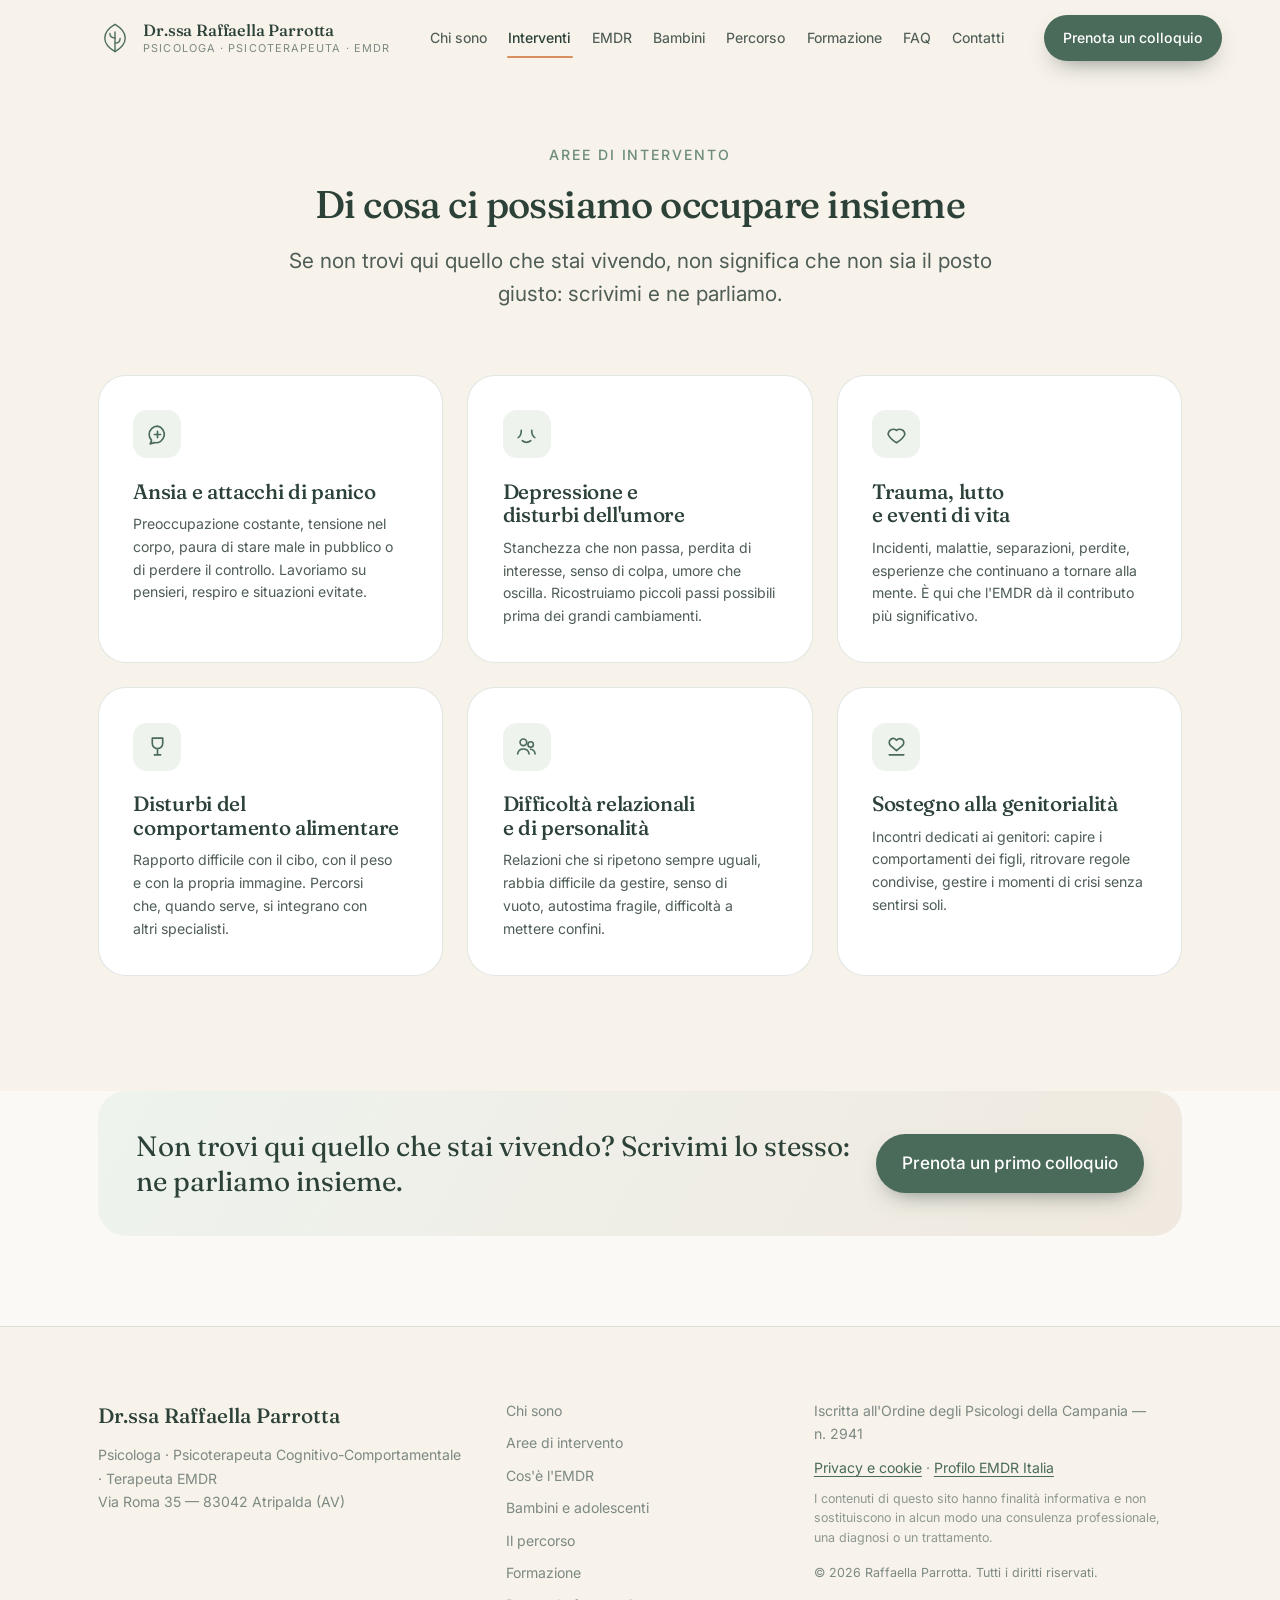
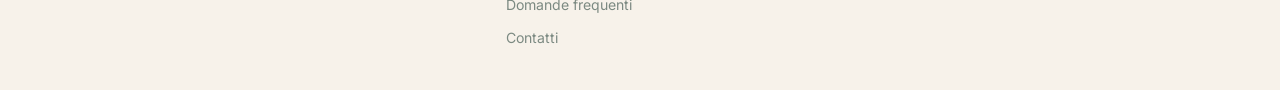
==== aree-di-intervento.html @ 032dc250 "Add files via upload" ====
<!DOCTYPE html>
<html lang="it">
<head>
<meta charset="utf-8">
<meta name="viewport" content="width=device-width, initial-scale=1">
<title>Aree di intervento — ansia, trauma, umore, età evolutiva</title>
<meta name="description" content="Ansia e attacchi di panico, depressione, trauma e lutto, disturbi alimentari, difficoltà relazionali, sostegno alla genitorialità ad Atripalda (AV).">
<meta name="author" content="Raffaella Parrotta">
<meta name="theme-color" content="#4A6B5A">

<meta property="og:type" content="website">
<meta property="og:locale" content="it_IT">
<meta property="og:title" content="Aree di intervento — ansia, trauma, umore, età evolutiva">
<meta property="og:description" content="Ansia e attacchi di panico, depressione, trauma e lutto, disturbi alimentari, difficoltà relazionali, sostegno alla genitorialità ad Atripalda (AV).">
<meta property="og:image" content="assets/og-image.jpg">

<link rel="icon" href="assets/favicon.svg" type="image/svg+xml">
<link rel="preconnect" href="https://fonts.googleapis.com">
<link rel="preconnect" href="https://fonts.gstatic.com" crossorigin>
<link href="https://fonts.googleapis.com/css2?family=Fraunces:ital,opsz,wght@0,9..144,400;0,9..144,500;0,9..144,600;1,9..144,400&family=Inter:wght@300;400;500;600&display=swap" rel="stylesheet">
<link rel="stylesheet" href="styles.css">
<script>document.documentElement.classList.add('js');</script>
</head>
<body id="top">

<a class="skip-link" href="#main">Salta al contenuto principale</a>

<!-- ═══════════════ HEADER ═══════════════ -->
<header class="site-header" id="site-header">
  <div class="wrap header-inner">
    <a class="brand" href="index.html" aria-label="Torna alla home">
      <span class="brand-mark" aria-hidden="true">
        <svg viewBox="0 0 40 40" role="presentation">
          <path d="M20 4c7 4 12 9 12 16 0 7-5 12-12 16C13 32 8 27 8 20 8 13 13 8 20 4Z" fill="none" stroke="currentColor" stroke-width="1.6"/>
          <path d="M20 36V13" fill="none" stroke="currentColor" stroke-width="1.6" stroke-linecap="round"/>
          <path d="M20 20c-3.5 0-6-2.2-6-5.5M20 26c3.5 0 6-2.2 6-5.5" fill="none" stroke="currentColor" stroke-width="1.6" stroke-linecap="round"/>
        </svg>
      </span>
      <span class="brand-text">
        <strong>Dr.ssa Raffaella Parrotta</strong>
        <em>Psicologa · Psicoterapeuta · EMDR</em>
      </span>
    </a>

    <nav class="nav" id="nav" aria-label="Navigazione principale">
      <ul>
        <li><a href="chi-sono.html">Chi sono</a></li>
        <li><a href="aree-di-intervento.html" aria-current="page">Interventi</a></li>
        <li><a href="emdr.html">EMDR</a></li>
        <li><a href="bambini-e-adolescenti.html">Bambini</a></li>
        <li><a href="percorso.html">Percorso</a></li>
        <li><a href="formazione.html">Formazione</a></li>
        <li><a href="domande-frequenti.html">FAQ</a></li>
        <li><a href="contatti.html">Contatti</a></li>
        <li class="nav-cta"><a class="btn btn-primary" href="contatti.html">Prenota un colloquio</a></li>
      </ul>
    </nav>

    <a class="btn btn-primary btn-sm header-cta" href="contatti.html">Prenota un colloquio</a>

    <button class="nav-toggle" id="nav-toggle" aria-expanded="false" aria-controls="nav" aria-label="Apri il menu">
      <span aria-hidden="true"></span><span aria-hidden="true"></span><span aria-hidden="true"></span>
    </button>
  </div>
  <div class="scroll-progress" id="scroll-progress" aria-hidden="true"></div>
</header>

<main id="main">

<section class="section page-first section-tint" id="aree">
  <div class="wrap">
    <header class="section-head center">
      <p class="eyebrow reveal">Aree di intervento</p>
      <h2 class="reveal" style="--d:.06s">Di cosa ci possiamo occupare insieme</h2>
      <p class="section-sub reveal" style="--d:.12s">
        Se non trovi qui quello che stai vivendo, non significa che non sia il posto giusto:
        scrivimi e ne parliamo.
      </p>
    </header>

    <div class="cards">
      <article class="card reveal">
        <span class="card-icon" aria-hidden="true">
          <svg viewBox="0 0 24 24"><path d="M12 4a8 8 0 0 0-8 8c0 2.2.9 4.2 2.3 5.7L5 21l4-1.2A8 8 0 1 0 12 4Z" fill="none" stroke="currentColor" stroke-width="1.6" stroke-linejoin="round"/><path d="M9 12h6M12 9v6" fill="none" stroke="currentColor" stroke-width="1.6" stroke-linecap="round"/></svg>
        </span>
        <h3>Ansia e attacchi di panico</h3>
        <p>Preoccupazione costante, tensione nel corpo, paura di stare male in pubblico o di perdere il controllo. Lavoriamo su pensieri, respiro e situazioni evitate.</p>
      </article>

      <article class="card reveal" style="--d:.06s">
        <span class="card-icon" aria-hidden="true">
          <svg viewBox="0 0 24 24"><path d="M4 15c2-1 3-4 3-7M20 15c-2-1-3-4-3-7" fill="none" stroke="currentColor" stroke-width="1.6" stroke-linecap="round"/><path d="M8 18c1.2 1 2.5 1.5 4 1.5s2.8-.5 4-1.5" fill="none" stroke="currentColor" stroke-width="1.6" stroke-linecap="round"/></svg>
        </span>
        <h3>Depressione e disturbi dell'umore</h3>
        <p>Stanchezza che non passa, perdita di interesse, senso di colpa, umore che oscilla. Ricostruiamo piccoli passi possibili prima dei grandi cambiamenti.</p>
      </article>

      <article class="card reveal" style="--d:.12s">
        <span class="card-icon" aria-hidden="true">
          <svg viewBox="0 0 24 24"><path d="M12 20s-6-3.6-8-8a5 5 0 0 1 8-4 5 5 0 0 1 8 4c-2 4.4-8 8-8 8Z" fill="none" stroke="currentColor" stroke-width="1.6" stroke-linejoin="round"/></svg>
        </span>
        <h3>Trauma, lutto e eventi di vita</h3>
        <p>Incidenti, malattie, separazioni, perdite, esperienze che continuano a tornare alla mente. È qui che l'EMDR dà il contributo più significativo.</p>
      </article>

      <article class="card reveal" style="--d:.18s">
        <span class="card-icon" aria-hidden="true">
          <svg viewBox="0 0 24 24"><path d="M7 4h10v5a5 5 0 0 1-10 0V4ZM12 14v6M9 20h6" fill="none" stroke="currentColor" stroke-width="1.6" stroke-linecap="round" stroke-linejoin="round"/></svg>
        </span>
        <h3>Disturbi del comportamento alimentare</h3>
        <p>Rapporto difficile con il cibo, con il peso e con la propria immagine. Percorsi che, quando serve, si integrano con altri specialisti.</p>
      </article>

      <article class="card reveal" style="--d:.24s">
        <span class="card-icon" aria-hidden="true">
          <svg viewBox="0 0 24 24"><circle cx="9" cy="8" r="3.2" fill="none" stroke="currentColor" stroke-width="1.6"/><circle cx="16" cy="10" r="2.6" fill="none" stroke="currentColor" stroke-width="1.6"/><path d="M3.5 19c.6-3 2.8-4.6 5.5-4.6s4.9 1.6 5.5 4.6M16 14.6c2.2.2 3.8 1.7 4.3 4.4" fill="none" stroke="currentColor" stroke-width="1.6" stroke-linecap="round"/></svg>
        </span>
        <h3>Difficoltà relazionali e di personalità</h3>
        <p>Relazioni che si ripetono sempre uguali, rabbia difficile da gestire, senso di vuoto, autostima fragile, difficoltà a mettere confini.</p>
      </article>

      <article class="card reveal" style="--d:.3s">
        <span class="card-icon" aria-hidden="true">
          <svg viewBox="0 0 24 24"><path d="M12 6c-1.6-1.7-4-2-5.6-.7C4.4 6.9 4.6 9.7 6.6 11.4L12 16l5.4-4.6c2-1.7 2.2-4.5.2-6.1C15.9 4 13.6 4.3 12 6Z" fill="none" stroke="currentColor" stroke-width="1.6" stroke-linejoin="round"/><path d="M5 20h14" fill="none" stroke="currentColor" stroke-width="1.6" stroke-linecap="round"/></svg>
        </span>
        <h3>Sostegno alla genitorialità</h3>
        <p>Incontri dedicati ai genitori: capire i comportamenti dei figli, ritrovare regole condivise, gestire i momenti di crisi senza sentirsi soli.</p>
      </article>
    </div>
  </div>
</section>
<section class="page-cta">
  <div class="wrap">
    <div class="page-cta-inner reveal">
      <p>Non trovi qui quello che stai vivendo? Scrivimi lo stesso: ne parliamo insieme.</p>
      <a class="btn btn-primary" href="contatti.html">Prenota un primo colloquio</a>
    </div>
  </div>
</section>

</main>

<!-- ═══════════════ FOOTER ═══════════════ -->
<footer class="site-footer">
  <div class="wrap footer-inner">
    <div class="footer-brand">
      <strong>Dr.ssa Raffaella Parrotta</strong>
      <p>Psicologa · Psicoterapeuta Cognitivo-Comportamentale · Terapeuta EMDR<br>
        Via Roma 35 — 83042 Atripalda (AV)</p>
    </div>

    <nav class="footer-nav" aria-label="Navigazione secondaria">
      <a href="chi-sono.html">Chi sono</a>
      <a href="aree-di-intervento.html">Aree di intervento</a>
      <a href="emdr.html">Cos'è l'EMDR</a>
      <a href="bambini-e-adolescenti.html">Bambini e adolescenti</a>
      <a href="percorso.html">Il percorso</a>
      <a href="formazione.html">Formazione</a>
      <a href="domande-frequenti.html">Domande frequenti</a>
      <a href="contatti.html">Contatti</a>
    </nav>

    <div class="footer-legal">
      <!-- Quando avrai la P. IVA, aggiungila qui: · P. IVA 01234567890 -->
      <p>Iscritta all'Ordine degli Psicologi della Campania — n. 2941</p>
      <p>
        <a href="privacy.html">Privacy e cookie</a> ·
        <a href="https://emdr018.com/terapeuti/raffaella-parrotta/" target="_blank" rel="noopener">Profilo EMDR Italia</a>
      </p>
      <p class="disclaimer">
        I contenuti di questo sito hanno finalità informativa e non sostituiscono in alcun modo
        una consulenza professionale, una diagnosi o un trattamento.
      </p>
      <p class="copy">© <span id="year">2026</span> Raffaella Parrotta. Tutti i diritti riservati.</p>
    </div>
  </div>
</footer>

<a class="to-top" id="to-top" href="#top" aria-label="Torna in alto">
  <svg viewBox="0 0 24 24" aria-hidden="true"><path d="M12 19V6M6 12l6-6 6 6" fill="none" stroke="currentColor" stroke-width="1.8" stroke-linecap="round" stroke-linejoin="round"/></svg>
</a>


<script src="script.js" defer></script>
</body>
</html>
---- styles.css ----
/* ═══════════════════════════════════════════════════
   Dr.ssa Raffaella Parrotta — Psicologa e Psicoterapeuta
   Palette: salvia & sabbia
   ═══════════════════════════════════════════════════ */

/* ---------- 1. Design tokens ---------- */
:root {
  /* colori */
  --green-900: #2C4238;
  --green-700: #4A6B5A;
  --green-500: #6D8C7B;
  --green-300: #8FA99B;
  --green-100: #DDE6DF;
  --green-50:  #EEF3EE;

  --sand-300: #E8DFD3;
  --sand-200: #F0E9DF;
  --sand-100: #F7F2EA;
  --shell:    #FBF9F5;
  --white:    #FFFFFF;

  --clay:     #D98E5F;
  --clay-dark:#B96F42;

  --ink:      #23302A;
  --ink-soft: #4E5D55;
  --ink-mute: #7C8A82;
  --line:     rgba(74, 107, 90, .16);

  /* tipografia */
  --font-display: "Fraunces", "Iowan Old Style", Georgia, "Times New Roman", serif;
  --font-body: "Inter", -apple-system, BlinkMacSystemFont, "Segoe UI", Roboto, sans-serif;

  --step--1: clamp(.82rem, .8rem + .1vw, .9rem);
  --step-0:  clamp(1rem, .97rem + .15vw, 1.075rem);
  --step-1:  clamp(1.12rem, 1.06rem + .3vw, 1.3rem);
  --step-2:  clamp(1.35rem, 1.2rem + .7vw, 1.75rem);
  --step-3:  clamp(1.7rem, 1.45rem + 1.2vw, 2.5rem);
  --step-4:  clamp(2.1rem, 1.6rem + 2.4vw, 3.75rem);

  /* spazi & forme */
  --wrap: 1180px;
  --gutter: clamp(1.25rem, 4vw, 3rem);
  --sec-y: clamp(4.5rem, 9vw, 8.5rem);
  --r-sm: 10px;
  --r-md: 18px;
  --r-lg: 28px;
  --r-xl: 40px;

  --shadow-sm: 0 1px 2px rgba(44, 66, 56, .05), 0 4px 14px rgba(44, 66, 56, .05);
  --shadow-md: 0 2px 6px rgba(44, 66, 56, .06), 0 18px 40px -12px rgba(44, 66, 56, .16);
  --shadow-lg: 0 30px 70px -25px rgba(44, 66, 56, .3);

  --ease: cubic-bezier(.22, .68, 0, 1);
  --header-h: 76px;
}

/* ---------- 2. Reset & base ---------- */
*, *::before, *::after { box-sizing: border-box; }
* { margin: 0; }

html {
  -webkit-text-size-adjust: 100%;
  scroll-behavior: smooth;
  scroll-padding-top: calc(var(--header-h) + 12px);
}

body {
  background: var(--shell);
  color: var(--ink);
  font-family: var(--font-body);
  font-size: var(--step-0);
  font-weight: 400;
  line-height: 1.68;
  -webkit-font-smoothing: antialiased;
  overflow-x: hidden;
}

img, svg { display: block; max-width: 100%; }
a { color: inherit; }
button { font: inherit; color: inherit; border: 0; background: none; cursor: pointer; }
table { border-collapse: collapse; width: 100%; }

h1, h2, h3, h4 {
  font-family: var(--font-display);
  font-weight: 500;
  line-height: 1.14;
  letter-spacing: -.015em;
  color: var(--green-900);
  font-variation-settings: "SOFT" 30, "WONK" 0;
  text-wrap: balance;
}
h1 { font-size: var(--step-4); }
h2 { font-size: var(--step-3); }
h3 { font-size: var(--step-2); }
h4 { font-size: var(--step-1); }
p  { text-wrap: pretty; }

em { font-style: italic; }

:focus-visible {
  outline: 3px solid var(--clay);
  outline-offset: 3px;
  border-radius: 4px;
}

.skip-link {
  position: absolute; left: 50%; top: -100px; z-index: 200;
  transform: translateX(-50%);
  background: var(--green-900); color: var(--white);
  padding: .8rem 1.4rem; border-radius: 0 0 var(--r-sm) var(--r-sm);
  text-decoration: none; font-size: var(--step--1);
  transition: top .2s var(--ease);
}
.skip-link:focus { top: 0; }

/* ---------- 3. Layout helpers ---------- */
.wrap {
  width: 100%; max-width: var(--wrap);
  margin-inline: auto;
  padding-inline: var(--gutter);
}
.wrap.narrow { max-width: 820px; }

.section { padding-block: var(--sec-y); position: relative; }
.section-tint { background: var(--sand-100); }
.section-warm {
  background:
    radial-gradient(90% 120% at 100% 0%, rgba(217, 142, 95, .09), transparent 60%),
    var(--green-50);
}
.section-dark {
  background:
    radial-gradient(70% 110% at 15% 0%, rgba(143, 169, 155, .28), transparent 65%),
    var(--green-900);
  color: rgba(255, 255, 255, .86);
}
.section-dark h2, .section-dark h3 { color: var(--white); }

.section-head { max-width: 720px; margin-bottom: clamp(2.5rem, 5vw, 4rem); }
.section-head.center { margin-inline: auto; text-align: center; }
.section-sub {
  margin-top: 1.1rem;
  font-size: var(--step-1);
  color: var(--ink-soft);
  line-height: 1.6;
}
.section-dark .section-sub { color: rgba(255, 255, 255, .78); }

.eyebrow {
  display: inline-flex; align-items: center; gap: .6rem;
  font-family: var(--font-body);
  font-size: var(--step--1); font-weight: 500;
  letter-spacing: .14em; text-transform: uppercase;
  color: var(--green-500);
  margin-bottom: 1rem;
}
.eyebrow::before {
  content: ""; width: 28px; height: 1px;
  background: currentColor; opacity: .6;
}
.section-dark .eyebrow, .on-dark .eyebrow { color: var(--green-300); }
.section-head.center .eyebrow::before { display: none; }

.sub-head { margin: clamp(3rem, 6vw, 4.5rem) 0 1.75rem; font-size: var(--step-2); }

/* ---------- 4. Buttons ---------- */
.btn {
  --btn-bg: var(--green-700);
  --btn-fg: var(--white);
  display: inline-flex; align-items: center; justify-content: center; gap: .55rem;
  padding: .95rem 1.65rem;
  border-radius: 100px;
  background: var(--btn-bg); color: var(--btn-fg);
  font-size: var(--step-0); font-weight: 500;
  text-decoration: none; white-space: nowrap;
  transition: transform .3s var(--ease), box-shadow .3s var(--ease),
              background-color .25s, color .25s, border-color .25s;
}
.btn-sm { padding: .68rem 1.2rem; font-size: var(--step--1); }
.btn-primary { box-shadow: 0 10px 24px -12px rgba(44, 66, 56, .7); }
.btn-primary:hover { background: var(--green-900); transform: translateY(-2px); box-shadow: 0 16px 30px -14px rgba(44, 66, 56, .8); }
.btn-ghost {
  background: transparent; color: var(--green-700);
  border: 1px solid var(--line);
}
.btn-ghost:hover { border-color: var(--green-500); background: rgba(255, 255, 255, .6); transform: translateY(-2px); }
.btn-ghost svg { transition: transform .3s var(--ease); }
.btn-ghost:hover svg { transform: translateX(4px); }

/* ---------- 5. Header ---------- */
.site-header {
  position: fixed; inset: 0 0 auto; z-index: 100;
  background: rgba(251, 249, 245, 0);
  transition: background-color .35s var(--ease), box-shadow .35s var(--ease),
              backdrop-filter .35s;
}
.site-header.is-stuck {
  background: rgba(251, 249, 245, .88);
  backdrop-filter: saturate(160%) blur(14px);
  box-shadow: 0 1px 0 var(--line), 0 10px 30px -22px rgba(44, 66, 56, .5);
}
.header-inner {
  display: flex; align-items: center; gap: clamp(1rem, 3vw, 2.5rem);
  min-height: var(--header-h);
}

.brand {
  display: inline-flex; align-items: center; gap: .7rem;
  text-decoration: none; flex-shrink: 0;
}
.brand-mark { width: 34px; height: 34px; color: var(--green-700); flex-shrink: 0; }
.brand-mark svg { width: 100%; height: 100%; }
.brand-text { display: flex; flex-direction: column; line-height: 1.2; }
.brand-text strong {
  font-family: var(--font-display); font-size: 1.02rem; font-weight: 500;
  color: var(--green-900); letter-spacing: -.01em;
}
.brand-text em {
  font-style: normal; font-size: .68rem; letter-spacing: .1em;
  text-transform: uppercase; color: var(--ink-mute); margin-top: 2px;
}

.nav { margin-left: auto; }
.nav ul {
  display: flex; align-items: center; gap: clamp(.5rem, 1.4vw, 1.35rem);
  list-style: none; padding: 0;
}
.nav a {
  position: relative;
  display: block; padding: .4rem .1rem;
  font-size: .88rem; font-weight: 450; white-space: nowrap;
  color: var(--ink-soft); text-decoration: none;
  transition: color .25s;
}
.nav a::after {
  content: ""; position: absolute; left: 0; right: 0; bottom: -2px;
  height: 2px; border-radius: 2px; background: var(--clay);
  transform: scaleX(0); transform-origin: left;
  transition: transform .35s var(--ease);
}
.nav a:hover { color: var(--green-900); }
.nav a:hover::after, .nav a[aria-current]::after { transform: scaleX(1); }
.nav a[aria-current] { color: var(--green-900); font-weight: 500; }

.header-cta { flex-shrink: 0; }
.nav-cta { display: none; }

.nav-toggle {
  display: none; width: 44px; height: 44px;
  flex-direction: column; justify-content: center; align-items: center; gap: 5px;
  margin-left: auto; border-radius: 50%;
}
.nav-toggle span {
  display: block; width: 22px; height: 2px; border-radius: 2px;
  background: var(--green-900);
  transition: transform .35s var(--ease), opacity .2s;
}
.nav-toggle[aria-expanded="true"] span:nth-child(1) { transform: translateY(7px) rotate(45deg); }
.nav-toggle[aria-expanded="true"] span:nth-child(2) { opacity: 0; }
.nav-toggle[aria-expanded="true"] span:nth-child(3) { transform: translateY(-7px) rotate(-45deg); }

.scroll-progress {
  position: absolute; left: 0; bottom: 0; height: 2px; width: 0%;
  background: linear-gradient(90deg, var(--green-500), var(--clay));
  transition: width .1s linear;
}

/* ---------- 6. Hero ---------- */
.hero {
  position: relative;
  padding-top: calc(var(--header-h) + clamp(1.75rem, 4.5vw, 4rem));
  padding-bottom: clamp(3.5rem, 7vw, 6rem);
  overflow: hidden;
}
.hero-bg { position: absolute; inset: 0; z-index: 0; pointer-events: none; }
.hero-bg .blob { position: absolute; }
.hero-bg .blob path { fill: currentColor; }
.blob-1 {
  width: 62vw; max-width: 900px; top: -22%; right: -14%;
  color: rgba(143, 169, 155, .3);
  animation: drift 26s var(--ease) infinite alternate;
}
.blob-2 {
  width: 46vw; max-width: 640px; bottom: -30%; left: -16%;
  color: rgba(232, 223, 211, .8);
  animation: drift 32s var(--ease) infinite alternate-reverse;
}
@keyframes drift {
  from { transform: translate3d(0, 0, 0) scale(1) rotate(0deg); }
  to   { transform: translate3d(2.5%, 3%, 0) scale(1.08) rotate(9deg); }
}
.grain {
  position: absolute; inset: 0; opacity: .35;
  background-image: radial-gradient(rgba(74, 107, 90, .1) 1px, transparent 1px);
  background-size: 22px 22px;
  mask-image: linear-gradient(to bottom, black, transparent 75%);
}

.hero-inner {
  position: relative; z-index: 1;
  display: grid; gap: clamp(2.5rem, 6vw, 5rem);
  grid-template-columns: minmax(0, 1.08fr) minmax(0, .92fr);
  align-items: center;
}
.hero h1 em {
  font-style: italic; color: var(--green-700);
  font-variation-settings: "SOFT" 60, "WONK" 1;
}
.hero .lead {
  margin-top: 1.4rem; max-width: 36em;
  font-size: var(--step-1); color: var(--ink-soft); line-height: 1.6;
}
.hero .lead strong { color: var(--green-900); font-weight: 500; }
.hero-actions { display: flex; flex-wrap: wrap; gap: .9rem; margin-top: 1.9rem; }

.hero-badges {
  display: flex; flex-wrap: wrap; gap: .5rem 1.6rem;
  list-style: none; padding: 0; margin-top: 1.9rem;
  font-size: var(--step--1); color: var(--ink-soft);
}
.hero-badges li { display: flex; align-items: center; gap: .5rem; }
.hero-badges span {
  display: grid; place-items: center;
  width: 18px; height: 18px; border-radius: 50%;
  background: var(--green-100); color: var(--green-700);
  font-size: .62rem; font-weight: 700;
}

.hero-figure { margin: 0; }
.portrait {
  position: relative; overflow: hidden;
  aspect-ratio: 4 / 5;
  border-radius: 46% 54% 42% 58% / 38% 36% 64% 62%;
  background: linear-gradient(160deg, var(--green-100), var(--sand-300));
  box-shadow: var(--shadow-lg);
  animation: morph 18s ease-in-out infinite alternate;
}
@keyframes morph {
  from { border-radius: 46% 54% 42% 58% / 38% 36% 64% 62%; }
  to   { border-radius: 56% 44% 58% 42% / 46% 52% 48% 54%; }
}
.portrait img { width: 100%; height: 100%; object-fit: cover; }
.portrait-placeholder { display: none; }
.portrait.is-placeholder .portrait-placeholder {
  display: grid; place-content: center; justify-items: center; gap: .5rem;
  height: 100%; padding: 2rem; text-align: center;
  color: var(--green-700);
}
.portrait-placeholder svg { width: 46px; height: 46px; opacity: .5; }
.portrait-placeholder p { font-family: var(--font-display); font-size: var(--step-1); }
.portrait-placeholder small { font-size: .72rem; opacity: .65; font-family: ui-monospace, monospace; }

.hero-figure figcaption {
  display: flex; align-items: flex-start; gap: .55rem;
  margin-top: 1.6rem; padding-inline: .4rem;
  font-size: var(--step--1); color: var(--ink-mute); line-height: 1.5;
}
.hero-figure .dot {
  width: 8px; height: 8px; margin-top: .45rem; border-radius: 50%;
  background: var(--clay); flex-shrink: 0;
  box-shadow: 0 0 0 4px rgba(217, 142, 95, .18);
}

.scroll-cue {
  position: absolute; left: 50%; bottom: 1.6rem; z-index: 1;
  translate: -50% 0;
  width: 26px; height: 42px; border: 1px solid var(--line);
  border-radius: 20px; display: grid; place-items: start center;
  padding-top: 8px;
}
.scroll-cue span {
  width: 4px; height: 8px; border-radius: 4px; background: var(--green-500);
  animation: cue 1.8s var(--ease) infinite;
}
@keyframes cue {
  0%, 100% { transform: translateY(0); opacity: 1; }
  60% { transform: translateY(14px); opacity: 0; }
}

/* ---------- 7. Chi sono ---------- */
.prose-grid {
  display: grid; gap: clamp(2rem, 5vw, 4rem);
  grid-template-columns: minmax(0, 1.25fr) minmax(0, .75fr);
  align-items: start;
}
.prose p + p { margin-top: 1.15rem; }
.prose { color: var(--ink-soft); font-size: var(--step-0); line-height: 1.75; }
.prose strong { color: var(--green-900); font-weight: 500; }
.prose .note {
  margin-top: 1.75rem; padding: 1.15rem 1.35rem;
  background: var(--sand-100); border-left: 3px solid var(--clay);
  border-radius: 0 var(--r-sm) var(--r-sm) 0;
  font-size: var(--step--1);
}

.values {
  padding: clamp(1.5rem, 3vw, 2.25rem);
  background: var(--white); border: 1px solid var(--line);
  border-radius: var(--r-lg); box-shadow: var(--shadow-sm);
}
.values h3 { font-size: var(--step-1); margin-bottom: 1.35rem; }
.values ul { list-style: none; padding: 0; display: grid; gap: 1.15rem; }
.values li { display: flex; gap: .9rem; font-size: var(--step--1); color: var(--ink-soft); line-height: 1.55; }
.values li strong { color: var(--green-900); font-weight: 500; }
.values svg { width: 22px; height: 22px; flex-shrink: 0; color: var(--green-500); margin-top: 2px; }

.stats {
  display: grid; gap: 1px; list-style: none; padding: 0;
  grid-template-columns: repeat(4, 1fr);
  margin-top: clamp(3rem, 6vw, 4.5rem);
  background: var(--line); border: 1px solid var(--line);
  border-radius: var(--r-md); overflow: hidden;
}
.stats li {
  background: var(--shell);
  padding: clamp(1.35rem, 3vw, 2rem);
  display: flex; flex-direction: column; gap: .35rem;
}
.stats strong {
  font-family: var(--font-display); font-size: var(--step-3);
  font-weight: 500; color: var(--green-700); line-height: 1;
}
.stats .unit { font-size: .5em; }
.stats span { font-size: var(--step--1); color: var(--ink-mute); line-height: 1.4; }

/* ---------- 8. Cards (aree) ---------- */
.cards {
  display: grid; gap: clamp(1rem, 2vw, 1.5rem);
  grid-template-columns: repeat(auto-fit, minmax(min(100%, 290px), 1fr));
}
.card {
  position: relative; overflow: hidden;
  padding: clamp(1.6rem, 3vw, 2.15rem);
  background: var(--white);
  border: 1px solid var(--line); border-radius: var(--r-lg);
  transition: transform .4s var(--ease), box-shadow .4s var(--ease), border-color .3s;
}
.card::after {
  content: ""; position: absolute; inset: auto -30% -60% auto;
  width: 180px; height: 180px; border-radius: 50%;
  background: radial-gradient(circle, rgba(143, 169, 155, .22), transparent 70%);
  opacity: 0; transition: opacity .45s var(--ease);
}
.card:hover { transform: translateY(-6px); box-shadow: var(--shadow-md); border-color: transparent; }
.card:hover::after { opacity: 1; }
.card-icon {
  display: grid; place-items: center;
  width: 48px; height: 48px; margin-bottom: 1.35rem;
  border-radius: 14px; background: var(--green-50); color: var(--green-700);
  transition: background-color .35s, color .35s, transform .45s var(--ease);
}
.card:hover .card-icon { background: var(--green-700); color: var(--white); transform: rotate(-6deg) scale(1.05); }
.card-icon svg { width: 25px; height: 25px; }
.card h3 { font-size: var(--step-1); margin-bottom: .6rem; }
.card p { font-size: var(--step--1); color: var(--ink-soft); line-height: 1.62; position: relative; }

/* ---------- 9. EMDR ---------- */
.emdr-intro {
  display: grid; gap: clamp(2rem, 5vw, 3.5rem);
  grid-template-columns: minmax(0, 1.1fr) minmax(0, .9fr);
  align-items: start;
}

.emdr-demo {
  margin: 0; padding: clamp(1.5rem, 3vw, 2rem);
  background: var(--green-900); border-radius: var(--r-lg);
  box-shadow: var(--shadow-md);
  text-align: center; color: rgba(255, 255, 255, .8);
}
.emdr-demo figcaption {
  font-size: var(--step--1); letter-spacing: .1em; text-transform: uppercase;
  color: var(--green-300); margin-bottom: 1.5rem;
}
/* selettore della modalità */
.demo-tabs {
  display: flex; flex-wrap: wrap; justify-content: center; gap: .25rem;
  margin-bottom: 1.35rem; padding: .3rem;
  border-radius: 100px; background: rgba(255, 255, 255, .07);
}
.demo-tabs button {
  padding: .5rem .85rem; border-radius: 100px;
  font-size: .76rem; line-height: 1; color: rgba(255, 255, 255, .62);
  transition: background-color .3s, color .3s;
}
.demo-tabs button:hover { color: var(--white); }
.demo-tabs button[aria-pressed="true"] {
  background: rgba(255, 255, 255, .16); color: var(--white); font-weight: 500;
}

.demo-stage {
  position: relative; height: 110px; display: grid; place-items: center;
  margin-bottom: 1.4rem;
}

/* --- modalità 1: movimenti oculari --- */
.demo-track, .demo-dot { display: none; }
.demo-stage[data-mode="occhi"] .demo-track,
.demo-stage[data-mode="occhi"] .demo-dot { display: block; }
.demo-track {
  position: absolute; left: 4%; right: 4%; height: 1px;
  background: linear-gradient(90deg, transparent, rgba(255,255,255,.22), transparent);
}
.demo-dot {
  position: absolute; left: 6%;
  width: 26px; height: 26px; border-radius: 50%;
  background: var(--clay);
  box-shadow: 0 0 0 10px rgba(217, 142, 95, .16), 0 0 34px rgba(217, 142, 95, .55);
}
.demo-stage.is-running .demo-dot {
  animation: bilateral 2.2s cubic-bezier(.45,0,.55,1) infinite alternate;
}
@keyframes bilateral {
  from { left: 6%; }
  to   { left: calc(94% - 26px); }
}

/* --- modalità 2 e 3: tocchi e suoni alternati --- */
.demo-pair { display: none; }
.demo-stage[data-mode="tocchi"] .demo-pair,
.demo-stage[data-mode="suoni"] .demo-pair {
  display: flex; width: 100%;
  align-items: center; justify-content: space-around;
}
.demo-stage[data-mode="tocchi"] .ico-sound,
.demo-stage[data-mode="suoni"] .ico-hand { display: none; }

.demo-side {
  position: relative;
  display: grid; place-items: center;
  width: 58px; height: 58px; border-radius: 50%;
  background: rgba(255, 255, 255, .07); color: rgba(255, 255, 255, .5);
}
.demo-side svg { width: 28px; height: 28px; }
.demo-side::after {
  content: ""; position: absolute; inset: -7px;
  border-radius: 50%; border: 1px solid rgba(217, 142, 95, .55);
  opacity: 0;
}
.demo-stage.is-running .demo-side { animation: tapPulse 2.2s ease-in-out infinite; }
.demo-stage.is-running .demo-side::after { animation: tapRing 2.2s ease-out infinite; }
.demo-stage.is-running .demo-side-r,
.demo-stage.is-running .demo-side-r::after { animation-delay: 1.1s; }

@keyframes tapPulse {
  0%   { transform: scale(1);    background: rgba(255, 255, 255, .07); color: rgba(255, 255, 255, .5); }
  8%   { transform: scale(1.14); background: var(--clay);              color: var(--white); }
  38%  { transform: scale(1);    background: rgba(255, 255, 255, .07); color: rgba(255, 255, 255, .5); }
  100% { transform: scale(1);    background: rgba(255, 255, 255, .07); color: rgba(255, 255, 255, .5); }
}
@keyframes tapRing {
  0%   { opacity: .85; transform: scale(.75); }
  40%  { opacity: 0;   transform: scale(1.55); }
  100% { opacity: 0;   transform: scale(1.55); }
}
.emdr-demo .btn-ghost {
  color: var(--white); border-color: rgba(255, 255, 255, .28);
  background: rgba(255, 255, 255, .06);
}
.emdr-demo .btn-ghost:hover { background: rgba(255, 255, 255, .14); border-color: rgba(255,255,255,.5); }
.demo-caption {
  margin-top: 1.4rem; font-size: .8rem; line-height: 1.55;
  color: rgba(255, 255, 255, .6);
}

.steps {
  display: grid; gap: clamp(1rem, 2vw, 1.5rem); padding: 0; list-style: none;
  grid-template-columns: repeat(auto-fit, minmax(min(100%, 240px), 1fr));
  counter-reset: step;
}
.steps li {
  position: relative; padding: clamp(1.5rem, 3vw, 2rem) clamp(1.4rem, 2.5vw, 1.75rem);
  background: var(--sand-100); border-radius: var(--r-md);
  transition: background-color .35s, transform .4s var(--ease);
}
.steps li:hover { background: var(--green-50); transform: translateY(-4px); }
.step-n {
  display: grid; place-items: center;
  width: 34px; height: 34px; margin-bottom: 1rem;
  border-radius: 50%; background: var(--green-700); color: var(--white);
  font-family: var(--font-display); font-size: .95rem;
}
.steps h4 { margin-bottom: .5rem; }
.steps p { font-size: var(--step--1); color: var(--ink-soft); line-height: 1.6; }

.callout {
  display: flex; flex-wrap: wrap; align-items: center; gap: 2rem;
  justify-content: space-between;
  margin-top: clamp(3rem, 6vw, 4.5rem);
  padding: clamp(1.75rem, 4vw, 2.75rem);
  background: linear-gradient(120deg, var(--green-50), var(--sand-200));
  border-radius: var(--r-lg);
}
.callout > div { flex: 1 1 420px; }
.callout h3 { font-size: var(--step-2); margin-bottom: .7rem; }
.callout p { font-size: var(--step--1); color: var(--ink-soft); line-height: 1.65; max-width: 60ch; }

/* ---------- 10. Bambini ---------- */
.kids-grid {
  display: grid; gap: clamp(1rem, 2vw, 1.5rem);
  grid-template-columns: repeat(auto-fit, minmax(min(100%, 250px), 1fr));
}
.kid-card {
  padding: clamp(1.5rem, 3vw, 2rem);
  background: rgba(255, 255, 255, .72);
  backdrop-filter: blur(6px);
  border: 1px solid rgba(255, 255, 255, .8);
  border-radius: var(--r-lg);
  transition: transform .4s var(--ease), box-shadow .4s var(--ease), background-color .3s;
}
.kid-card:hover { transform: translateY(-6px) rotate(-.5deg); background: var(--white); box-shadow: var(--shadow-md); }
.kid-icon {
  display: grid; place-items: center;
  width: 54px; height: 54px; margin-bottom: 1.25rem;
  border-radius: 50%; background: var(--white); color: var(--clay);
  box-shadow: 0 0 0 6px rgba(217, 142, 95, .1);
}
.kid-icon svg { width: 28px; height: 28px; }
.kid-card h3 { font-size: var(--step-1); margin-bottom: .55rem; }
.kid-card p { font-size: var(--step--1); color: var(--ink-soft); line-height: 1.62; }

.parents-box {
  margin-top: clamp(2rem, 4vw, 3rem);
  padding: clamp(1.75rem, 4vw, 3rem);
  background: var(--white); border-radius: var(--r-lg);
  box-shadow: var(--shadow-sm); border: 1px solid var(--line);
}
.parents-box > h3 { font-size: var(--step-2); margin-bottom: 1.75rem; }
.parents-cols {
  display: grid; gap: clamp(1.5rem, 3vw, 2.5rem);
  grid-template-columns: repeat(auto-fit, minmax(min(100%, 250px), 1fr));
}
.parents-cols h4 {
  font-family: var(--font-body); font-size: var(--step--1); font-weight: 600;
  letter-spacing: .04em; text-transform: uppercase; color: var(--green-500);
  margin-bottom: .7rem;
}
.parents-cols p { font-size: var(--step--1); color: var(--ink-soft); line-height: 1.68; }
.parents-cols strong { color: var(--green-900); font-weight: 500; }

/* ---------- 11. Timeline orizzontale (percorso) ---------- */
.timeline-h {
  display: grid; gap: clamp(1rem, 1.6vw, 1.25rem); padding: 0; list-style: none;
  grid-template-columns: repeat(auto-fit, minmax(min(100%, 195px), 1fr));
  counter-reset: tl;
}
.timeline-h li {
  position: relative; padding-top: 2.5rem;
}
.timeline-h li::before {
  content: ""; position: absolute; top: 9px; left: 0; right: 0;
  height: 1px; background: var(--line);
}
.timeline-h li::after {
  content: ""; position: absolute; top: 4px; left: 0;
  width: 11px; height: 11px; border-radius: 50%;
  background: var(--shell); border: 2px solid var(--green-500);
  transition: background-color .3s, transform .3s var(--ease);
}
.timeline-h li:hover::after { background: var(--clay); border-color: var(--clay); transform: scale(1.25); }
.tl-num {
  position: absolute; top: 1.5rem; left: 0;
  font-family: var(--font-display); font-size: .78rem; letter-spacing: .1em;
  color: var(--green-300);
}
.timeline-h h3 { font-size: var(--step-1); margin: 1rem 0 .5rem; }
.timeline-h p { font-size: var(--step--1); color: var(--ink-soft); line-height: 1.6; }

/* ---------- 12. Formazione ---------- */
.cv-grid {
  display: grid; gap: clamp(2.5rem, 5vw, 4rem);
  grid-template-columns: minmax(0, 1.15fr) minmax(0, .85fr);
  align-items: start;
}
.cv-title {
  font-family: var(--font-body); font-size: var(--step--1); font-weight: 600;
  letter-spacing: .12em; text-transform: uppercase; color: var(--green-500);
  margin-bottom: 1.5rem;
}
.cv-col .cv-title:not(:first-child) { margin-top: 2.75rem; }

.timeline-v { list-style: none; padding: 0 0 0 2rem; margin: 0; position: relative; }
.timeline-v::before {
  content: ""; position: absolute; left: 5px; top: 6px; bottom: 6px;
  width: 1px; background: linear-gradient(to bottom, var(--green-300), var(--sand-300));
}
.timeline-v li { position: relative; padding-bottom: 2rem; }
.timeline-v li:last-child { padding-bottom: 0; }
.timeline-v li::before {
  content: ""; position: absolute; left: -2rem; top: 7px;
  width: 11px; height: 11px; border-radius: 50%;
  background: var(--sand-100); border: 2px solid var(--green-500);
}
.timeline-v h4 { font-size: var(--step-1); margin-bottom: .3rem; }
.cv-meta {
  font-size: .82rem; font-weight: 500; color: var(--clay-dark);
  margin-bottom: .45rem;
}
.timeline-v p:last-child { font-size: var(--step--1); color: var(--ink-soft); line-height: 1.6; }

.chips { list-style: none; padding: 0; display: flex; flex-wrap: wrap; gap: .55rem; }
.chips li {
  padding: .5rem 1rem; border-radius: 100px;
  background: var(--white); border: 1px solid var(--line);
  font-size: .82rem; color: var(--ink-soft);
  transition: border-color .25s, color .25s, transform .25s var(--ease);
}
.chips li:hover { border-color: var(--green-300); color: var(--green-900); transform: translateY(-2px); }

.todo-box {
  padding: 1.15rem 1.35rem; border-radius: var(--r-md);
  background: rgba(217, 142, 95, .1);
  border: 1px dashed rgba(185, 111, 66, .45);
  font-size: var(--step--1); color: var(--ink-soft); line-height: 1.6;
}
.todo-box strong { color: var(--clay-dark); }

/* ---------- 13. FAQ ---------- */
.faq { display: grid; gap: .75rem; }
.faq details {
  background: var(--white); border: 1px solid var(--line);
  border-radius: var(--r-md); overflow: hidden;
  transition: border-color .3s, box-shadow .3s;
}
.faq details[open] { border-color: var(--green-300); box-shadow: var(--shadow-sm); }
.faq summary {
  display: flex; align-items: center; gap: 1rem;
  padding: 1.15rem 1.4rem; cursor: pointer;
  font-family: var(--font-display); font-size: var(--step-1);
  color: var(--green-900); list-style: none;
  transition: color .25s;
}
.faq summary::-webkit-details-marker { display: none; }
.faq summary::after {
  content: ""; flex-shrink: 0; margin-left: auto;
  width: 12px; height: 12px;
  border-right: 2px solid var(--green-500); border-bottom: 2px solid var(--green-500);
  transform: rotate(45deg) translateY(-3px);
  transition: transform .35s var(--ease);
}
.faq details[open] summary::after { transform: rotate(-135deg) translateY(-3px); }
.faq summary:hover { color: var(--clay-dark); }
.faq details > div {
  padding: 0 1.4rem 1.35rem;
  font-size: var(--step--1); color: var(--ink-soft); line-height: 1.72;
}
.faq details[open] > div { animation: fadeDown .45s var(--ease) both; }
@keyframes fadeDown {
  from { opacity: 0; transform: translateY(-6px); }
  to   { opacity: 1; transform: none; }
}

/* ---------- 14. Contatti ---------- */
.contact-grid {
  display: grid; gap: clamp(1.5rem, 4vw, 3rem);
  grid-template-columns: minmax(0, 1fr) minmax(0, 1fr);
  align-items: start;
}
.contact-actions { display: grid; gap: .85rem; }
.contact-tile {
  display: flex; align-items: center; gap: 1.1rem;
  padding: 1.2rem 1.4rem; border-radius: var(--r-md);
  background: rgba(255, 255, 255, .07);
  border: 1px solid rgba(255, 255, 255, .14);
  text-decoration: none; color: inherit;
  transition: background-color .3s, transform .35s var(--ease), border-color .3s;
}
.contact-tile:hover { background: rgba(255, 255, 255, .14); border-color: rgba(255,255,255,.32); transform: translateX(5px); }
.contact-tile.primary {
  background: var(--clay); border-color: transparent; color: var(--white);
  box-shadow: 0 14px 34px -18px rgba(217, 142, 95, .9);
}
.contact-tile.primary:hover { background: var(--clay-dark); }
.ct-icon {
  display: grid; place-items: center; flex-shrink: 0;
  width: 44px; height: 44px; border-radius: 50%;
  background: rgba(255, 255, 255, .12);
}
.contact-tile.primary .ct-icon { background: rgba(255, 255, 255, .2); }
.ct-icon svg { width: 24px; height: 24px; }
.ct-body { display: flex; flex-direction: column; gap: .15rem; min-width: 0; }
.ct-body strong {
  font-family: var(--font-display); font-size: var(--step-1);
  font-weight: 500; color: var(--white);
}
.ct-body small { font-size: .82rem; color: rgba(255, 255, 255, .68); overflow-wrap: anywhere; }

.contact-info { display: grid; gap: 2rem; }
.info-block h3 { font-size: var(--step-1); margin-bottom: 1rem; }
.hours { font-size: var(--step--1); }
.hours th, .hours td {
  text-align: left; padding: .6rem 0;
  border-bottom: 1px solid rgba(255, 255, 255, .1);
  font-weight: 400; color: rgba(255, 255, 255, .82);
}
.hours th { color: rgba(255, 255, 255, .62); width: 45%; }
.hours td { text-align: right; font-variant-numeric: tabular-nums; }
.hours tr.closed td, .hours tr.closed th { color: rgba(255, 255, 255, .42); }
.hours tr:last-child th, .hours tr:last-child td { border-bottom: 0; }
.hours-note { margin-top: .9rem; font-size: .82rem; color: rgba(255, 255, 255, .6); }
.hours-note strong { color: var(--green-300); font-weight: 500; }
.info-block p { font-size: var(--step--1); color: rgba(255, 255, 255, .78); line-height: 1.68; }
.info-block strong { color: var(--white); font-weight: 500; }

.emergency {
  margin-top: clamp(2.5rem, 5vw, 3.5rem);
  padding: 1.4rem 1.6rem; border-radius: var(--r-md);
  background: rgba(0, 0, 0, .16);
  border-left: 3px solid var(--clay);
}
.emergency h3 { font-size: var(--step-1); margin-bottom: .5rem; }
.emergency p { font-size: var(--step--1); color: rgba(255, 255, 255, .78); line-height: 1.65; }
.emergency a { color: var(--white); text-decoration: underline; text-underline-offset: 3px; }

/* ---------- 15. Footer ---------- */
.site-footer {
  padding-block: clamp(3rem, 6vw, 4.5rem) 2.5rem;
  background: var(--sand-100);
  border-top: 1px solid var(--line);
  font-size: var(--step--1); color: var(--ink-mute);
}
.footer-inner {
  display: grid; gap: 2.5rem;
  grid-template-columns: minmax(0, 1.1fr) minmax(0, .8fr) minmax(0, 1.1fr);
}
.footer-brand strong {
  display: block; font-family: var(--font-display); font-size: var(--step-1);
  font-weight: 500; color: var(--green-900); margin-bottom: .6rem;
}
.footer-brand p { line-height: 1.65; }
.footer-nav { display: flex; flex-direction: column; gap: .55rem; }
.footer-nav a { text-decoration: none; transition: color .25s; }
.footer-nav a:hover { color: var(--green-700); }
.footer-legal p + p { margin-top: .6rem; }
.footer-legal a { color: var(--green-700); text-decoration: underline; text-underline-offset: 3px; }
.footer-legal .disclaimer { font-size: .78rem; opacity: .85; line-height: 1.55; }
.footer-legal .copy { margin-top: 1rem; font-size: .78rem; }

/* ---------- 16. Torna su ---------- */
.to-top {
  position: fixed; right: clamp(1rem, 3vw, 2rem); bottom: clamp(1rem, 3vw, 2rem);
  z-index: 90;
  display: grid; place-items: center;
  width: 48px; height: 48px; border-radius: 50%;
  background: var(--green-700); color: var(--white);
  box-shadow: var(--shadow-md);
  opacity: 0; pointer-events: none; transform: translateY(12px) scale(.9);
  transition: opacity .35s var(--ease), transform .35s var(--ease), background-color .25s;
}
.to-top.is-visible { opacity: 1; pointer-events: auto; transform: none; }
.to-top:hover { background: var(--green-900); }
.to-top svg { width: 22px; height: 22px; }

/* ---------- 17. Reveal on scroll ---------- */
html.js .reveal {
  opacity: 0; transform: translateY(24px);
  transition: opacity .8s var(--ease) var(--d, 0s), transform .8s var(--ease) var(--d, 0s);
}
html.js .reveal.is-in { opacity: 1; transform: none; }

/* ═══════════════════════════════════════════════════
   VERSIONE MULTIPAGINA
   Regole usate solo dalla home (index.html) e dalle
   singole pagine. La versione one-page (onepage.html)
   non le utilizza.
   ═══════════════════════════════════════════════════ */

/* ---------- Prima sezione di una pagina interna ---------- */
.page-first { padding-top: calc(var(--header-h) + clamp(2.25rem, 5vw, 4.5rem)); }

/* Header sopra una prima sezione scura (pagina Contatti): testo chiaro
   finché non compare lo sfondo dell'header allo scroll. */
.site-header.on-dark:not(.is-stuck) .brand-mark,
.site-header.on-dark:not(.is-stuck) .brand-text strong { color: var(--white); }
.site-header.on-dark:not(.is-stuck) .brand-text em { color: rgba(255, 255, 255, .6); }
.site-header.on-dark:not(.is-stuck) .nav a { color: rgba(255, 255, 255, .78); }
.site-header.on-dark:not(.is-stuck) .nav a:hover,
.site-header.on-dark:not(.is-stuck) .nav a[aria-current] { color: var(--white); }
.site-header.on-dark:not(.is-stuck) .nav-toggle span { background: var(--white); }
@media (max-width: 960px) {
  /* il pannello del menu mobile ha sfondo chiaro: le voci tornano scure */
  .site-header.on-dark:not(.is-stuck) .nav a { color: var(--ink-soft); }
  .site-header.on-dark:not(.is-stuck) .nav a:hover,
  .site-header.on-dark:not(.is-stuck) .nav a[aria-current] { color: var(--green-900); }
}

/* ---------- Griglia "Da dove vuoi cominciare?" (home) ---------- */
.hub {
  display: grid; gap: clamp(1rem, 2vw, 1.4rem);
  grid-template-columns: repeat(auto-fit, minmax(min(100%, 265px), 1fr));
}
.hub-card {
  position: relative; overflow: hidden;
  display: flex; flex-direction: column;
  padding: clamp(1.5rem, 3vw, 2.1rem);
  background: var(--white); border: 1px solid var(--line);
  border-radius: var(--r-lg); text-decoration: none; color: inherit;
  transition: transform .4s var(--ease), box-shadow .4s var(--ease),
              border-color .3s, background-color .3s;
}
.hub-card::after {
  content: ""; position: absolute; inset: auto -35% -70% auto;
  width: 200px; height: 200px; border-radius: 50%;
  background: radial-gradient(circle, rgba(143, 169, 155, .22), transparent 70%);
  opacity: 0; transition: opacity .45s var(--ease);
}
.hub-card:hover { transform: translateY(-6px); box-shadow: var(--shadow-md); border-color: transparent; }
.hub-card:hover::after { opacity: 1; }

.hub-icon {
  display: grid; place-items: center;
  width: 48px; height: 48px; margin-bottom: 1.2rem;
  border-radius: 14px; background: var(--green-50); color: var(--green-700);
  transition: background-color .35s, color .35s, transform .45s var(--ease);
}
.hub-icon svg { width: 25px; height: 25px; }
.hub-card:hover .hub-icon { background: var(--green-700); color: var(--white); transform: rotate(-6deg) scale(1.05); }

.hub-card h3 { position: relative; font-size: var(--step-1); margin-bottom: .5rem; }
.hub-card p {
  position: relative; flex: 1;
  font-size: var(--step--1); color: var(--ink-soft); line-height: 1.6;
  margin-bottom: 1.2rem;
}
.hub-go {
  position: relative;
  display: inline-flex; align-items: center; gap: .45rem;
  font-size: var(--step--1); font-weight: 500; color: var(--green-700);
}
.hub-go svg { width: 17px; height: 17px; transition: transform .3s var(--ease); }
.hub-card:hover .hub-go svg { transform: translateX(4px); }

.hub-card.featured {
  background: linear-gradient(150deg, var(--green-50), var(--sand-200));
  border-color: transparent;
}
.hub-card.featured .hub-icon { background: var(--white); }

.hub-card.dark {
  background: var(--green-900); border-color: transparent;
  box-shadow: 0 18px 40px -22px rgba(44, 66, 56, .8);
}
.hub-card.dark h3 { color: var(--white); }
.hub-card.dark p { color: rgba(255, 255, 255, .74); }
.hub-card.dark .hub-go { color: var(--green-300); }
.hub-card.dark .hub-icon { background: rgba(255, 255, 255, .12); color: var(--white); }
.hub-card.dark:hover .hub-icon { background: var(--clay); }

/* ---------- Richiamo finale delle pagine interne ---------- */
.page-cta { padding-bottom: clamp(3.5rem, 7vw, 6rem); }
.page-cta-inner {
  display: flex; flex-wrap: wrap; align-items: center; justify-content: space-between;
  gap: 1.5rem;
  padding: clamp(1.5rem, 3.5vw, 2.35rem);
  background: linear-gradient(120deg, var(--green-50), var(--sand-200));
  border-radius: var(--r-lg);
}
.page-cta-inner p {
  flex: 1 1 340px; margin: 0;
  font-family: var(--font-display); font-size: var(--step-2);
  color: var(--green-900); line-height: 1.25;
}

/* ---------- 18. Responsive ---------- */
@media (max-width: 1080px) {
  .nav a { font-size: .82rem; }
  .brand-text em { display: none; }
}

@media (max-width: 960px) {
  :root { --header-h: 68px; }

  .nav {
    position: fixed; inset: var(--header-h) 0 auto;
    margin: 0; padding: 1rem var(--gutter) 1.75rem;
    background: rgba(251, 249, 245, .97);
    backdrop-filter: blur(14px);
    box-shadow: 0 20px 40px -24px rgba(44, 66, 56, .5);
    border-bottom: 1px solid var(--line);
    opacity: 0; visibility: hidden; transform: translateY(-12px);
    transition: opacity .3s var(--ease), transform .3s var(--ease), visibility .3s;
  }
  .nav.is-open { opacity: 1; visibility: visible; transform: none; }
  .nav ul { flex-direction: column; align-items: stretch; gap: 0; }
  .nav li + li { border-top: 1px solid var(--line); }
  .nav a { padding: .95rem .25rem; font-size: 1rem; }
  .nav a::after { display: none; }

  .nav-toggle { display: flex; }
  .header-cta { display: none; }

  .nav .nav-cta { display: block; margin-top: 1.25rem; border-top: 0; }
  .nav .nav-cta .btn { width: 100%; }

  .hero-inner,
  .prose-grid,
  .emdr-intro,
  .cv-grid,
  .contact-grid { grid-template-columns: 1fr; }

  .hero-inner { gap: 3rem; }
  .hero-figure { max-width: 440px; margin-inline: auto; }
  .scroll-cue { display: none; }

  .stats { grid-template-columns: repeat(2, 1fr); }

  .footer-inner { grid-template-columns: 1fr 1fr; }
  .footer-legal { grid-column: 1 / -1; }

  .timeline-h li::before { display: none; }
  .timeline-h li {
    padding-top: 0; padding-left: 2.25rem;
    border-left: 1px solid var(--line);
    padding-bottom: 1.75rem;
  }
  .timeline-h li::after { top: 6px; left: -6px; }
  .tl-num { top: 0; left: 2.25rem; position: static; display: block; margin-bottom: .35rem; }
  .timeline-h h3 { margin-top: 0; }
}

@media (max-width: 560px) {
  .eyebrow::before { display: none; }
  .stats { grid-template-columns: 1fr; }
  .footer-inner { grid-template-columns: 1fr; }
  .hero-actions .btn { width: 100%; }
  .callout { text-align: left; }
  .callout .btn { width: 100%; }
}

/* ---------- 19. Preferenze utente ---------- */
@media (prefers-reduced-motion: reduce) {
  html { scroll-behavior: auto; }
  *, *::before, *::after {
    animation-duration: .001ms !important;
    animation-iteration-count: 1 !important;
    transition-duration: .001ms !important;
  }
  .reveal { opacity: 1 !important; transform: none !important; }
  .demo-stage.is-running .demo-dot { animation: none; left: 50%; }
  .demo-stage.is-running .demo-side,
  .demo-stage.is-running .demo-side::after { animation: none; }
}

@media print {
  .site-header, .to-top, .scroll-cue, .hero-bg, .emdr-demo, .nav-toggle { display: none !important; }
  body { background: #fff; color: #000; }
  .section { padding-block: 1.5rem; }
  .reveal { opacity: 1 !important; transform: none !important; }
}
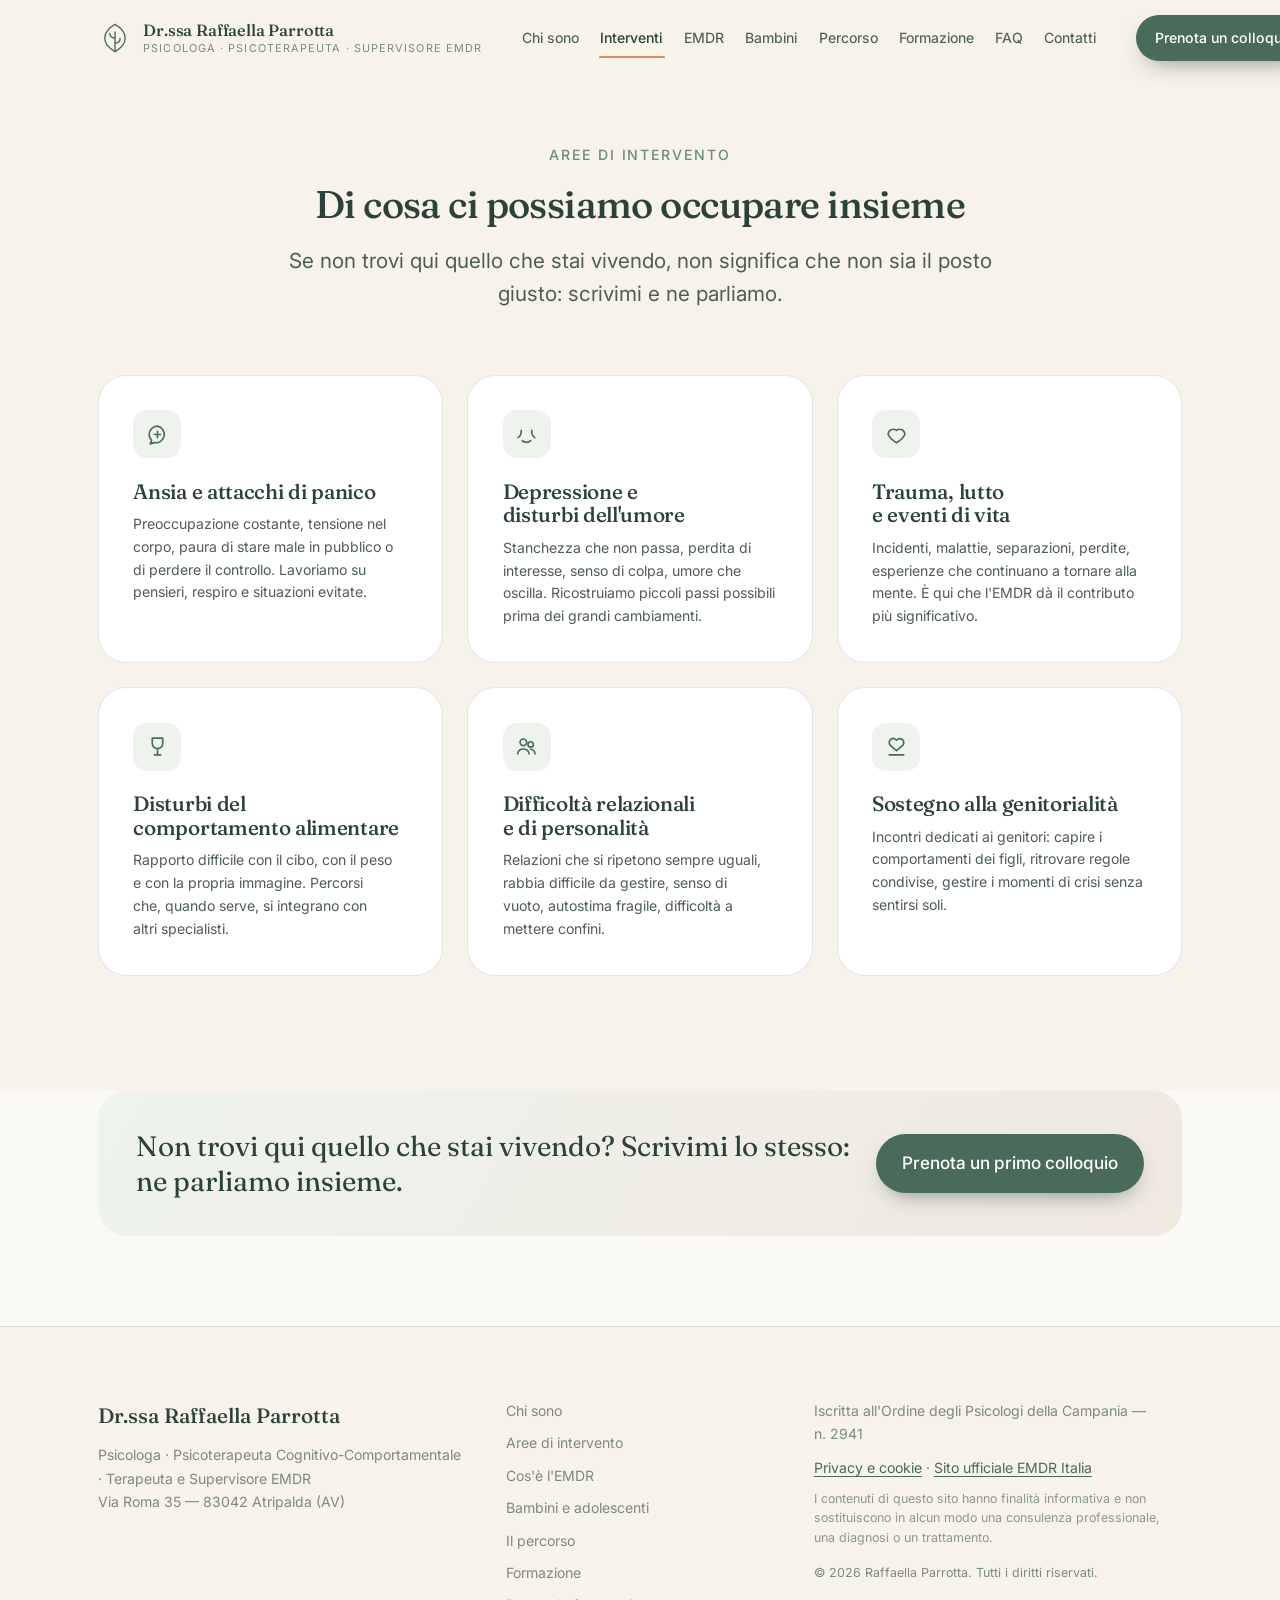
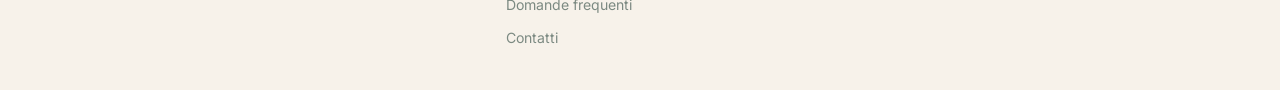
==== commit cbcff684: "Aggiorna testi: supervisore EMDR, quasi 20 anni, nuovo Chi sono - presentazione: "da quasi vent'anni" ====
--- a/aree-di-intervento.html
+++ b/aree-di-intervento.html
@@ -38,7 +38,7 @@
       </span>
       <span class="brand-text">
         <strong>Dr.ssa Raffaella Parrotta</strong>
-        <em>Psicologa · Psicoterapeuta · EMDR</em>
+        <em>Psicologa · Psicoterapeuta · Supervisore EMDR</em>
       </span>
     </a>
 
@@ -145,7 +145,7 @@
   <div class="wrap footer-inner">
     <div class="footer-brand">
       <strong>Dr.ssa Raffaella Parrotta</strong>
-      <p>Psicologa · Psicoterapeuta Cognitivo-Comportamentale · Terapeuta EMDR<br>
+      <p>Psicologa · Psicoterapeuta Cognitivo-Comportamentale · Terapeuta e Supervisore EMDR<br>
         Via Roma 35 — 83042 Atripalda (AV)</p>
     </div>
 
@@ -165,7 +165,7 @@
       <p>Iscritta all'Ordine degli Psicologi della Campania — n. 2941</p>
       <p>
         <a href="privacy.html">Privacy e cookie</a> ·
-        <a href="https://emdr018.com/terapeuti/raffaella-parrotta/" target="_blank" rel="noopener">Profilo EMDR Italia</a>
+        <a href="https://emdr.it/" target="_blank" rel="noopener">Sito ufficiale EMDR Italia</a>
       </p>
       <p class="disclaimer">
         I contenuti di questo sito hanno finalità informativa e non sostituiscono in alcun modo
--- a/styles.css
+++ b/styles.css
@@ -929,12 +929,6 @@
 }
 .hub-go svg { width: 17px; height: 17px; transition: transform .3s var(--ease); }
 .hub-card:hover .hub-go svg { transform: translateX(4px); }
-
-.hub-card.featured {
-  background: linear-gradient(150deg, var(--green-50), var(--sand-200));
-  border-color: transparent;
-}
-.hub-card.featured .hub-icon { background: var(--white); }
 
 .hub-card.dark {
   background: var(--green-900); border-color: transparent;
@@ -1047,3 +1041,26 @@
   .section { padding-block: 1.5rem; }
   .reveal { opacity: 1 !important; transform: none !important; }
 }
+
+/* ---------- 20. Link in linea nei testi ---------- */
+.section-sub a,
+.prose a,
+.parents-cols a,
+.faq details a,
+.info-block p a {
+  color: var(--green-700);
+  text-decoration: underline;
+  text-decoration-thickness: 1px;
+  text-underline-offset: 3px;
+  transition: color .25s;
+}
+.section-sub a:hover,
+.prose a:hover,
+.parents-cols a:hover,
+.faq details a:hover,
+.info-block p a:hover { color: var(--clay-dark); }
+
+.section-dark .section-sub a,
+.section-dark .info-block p a { color: var(--green-300); }
+.section-dark .section-sub a:hover,
+.section-dark .info-block p a:hover { color: var(--white); }
